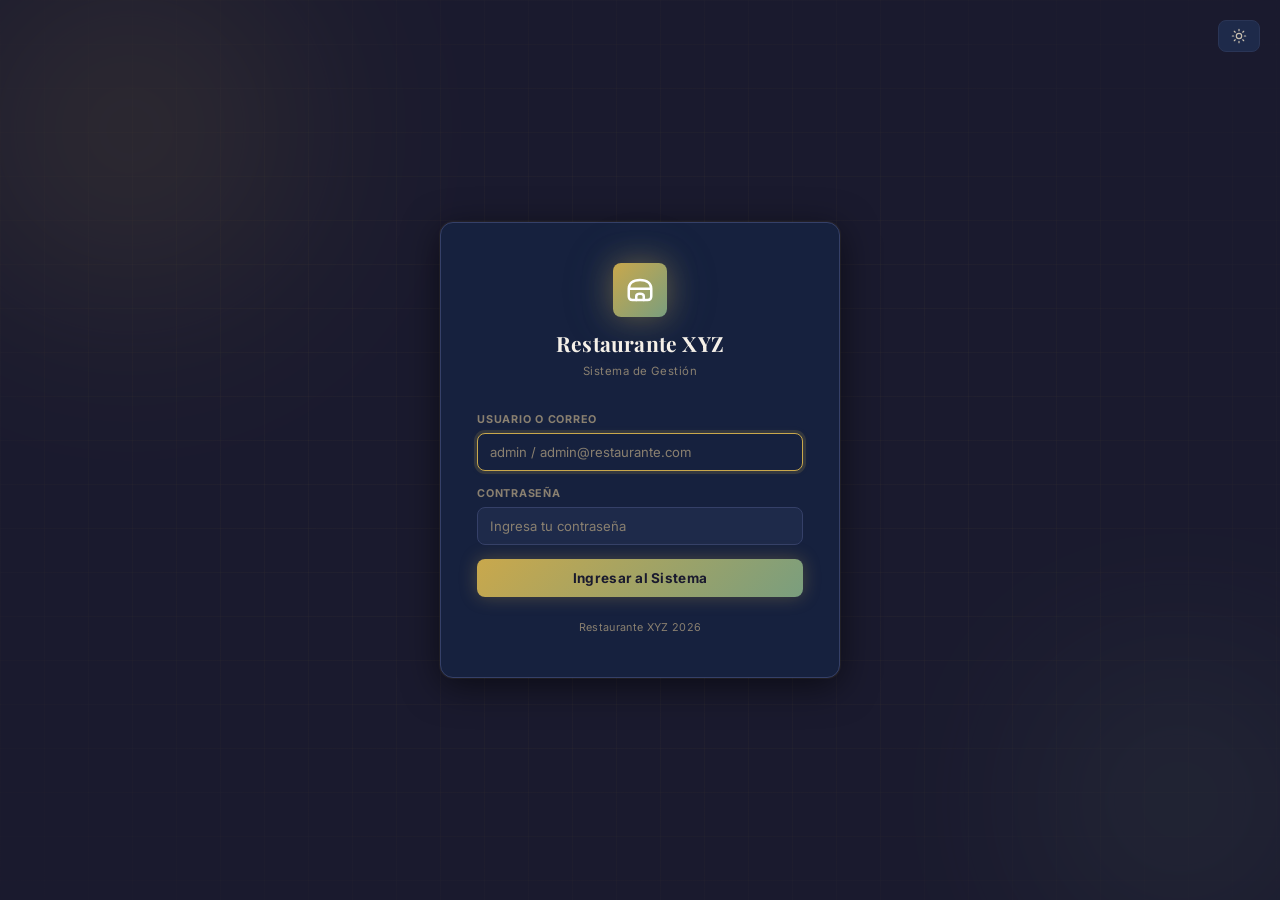
==== pages/dashboard.html @ c01ee467 "Martha: [Desarrollo de codigo de archivos html, js y css]" ====
<!DOCTYPE html>
<html lang="es">

<head>
    <meta charset="UTF-8" />
    <meta name="viewport" content="width=device-width, initial-scale=1.0" />
    <title>Dashboard - Restaurante XYZ</title>
    <link rel="stylesheet" href="../css/main.css" />
</head>

<body>

    <div class="app-layout">

        <aside class="sidebar">
            <div class="sidebar-header">
                <div class="sidebar-logo">
                    <svg width="24" height="24" viewBox="0 0 24 24" fill="none" xmlns="http://www.w3.org/2000/svg">
                        <path
                            d="M3 11H21M3 11C3 7 6 4 12 4C18 4 21 7 21 11M3 11V17C3 19 4 20 6 20H18C20 20 21 19 21 17V11"
                            stroke="currentColor" stroke-width="2" stroke-linecap="round" stroke-linejoin="round" />
                        <path d="M9 20V17C9 15.5 10 15 12 15C14 15 15 15.5 15 17V20" stroke="currentColor"
                            stroke-width="2" stroke-linecap="round" stroke-linejoin="round" />
                    </svg>
                    <span>Restaurante XYZ</span>
                </div>
            </div>

            <nav class="sidebar-nav">
                <a href="dashboard.html" class="nav-item active">
                    <svg width="18" height="18" viewBox="0 0 24 24" fill="none" stroke="currentColor" stroke-width="2"
                        stroke-linecap="round" stroke-linejoin="round">
                        <rect x="3" y="3" width="7" height="7" />
                        <rect x="14" y="3" width="7" height="7" />
                        <rect x="14" y="14" width="7" height="7" />
                        <rect x="3" y="14" width="7" height="7" />
                    </svg>
                    <span>Dashboard</span>
                </a>
                <a href="reservas.html" class="nav-item">
                    <svg width="18" height="18" viewBox="0 0 24 24" fill="none" stroke="currentColor" stroke-width="2"
                        stroke-linecap="round" stroke-linejoin="round">
                        <rect x="3" y="4" width="18" height="18" rx="2" ry="2" />
                        <line x1="16" y1="2" x2="16" y2="6" />
                        <line x1="8" y1="2" x2="8" y2="6" />
                        <line x1="3" y1="10" x2="21" y2="10" />
                    </svg>
                    <span>Reservas</span>
                </a>
                <a href="productos.html" class="nav-item">
                    <svg width="18" height="18" viewBox="0 0 24 24" fill="none" stroke="currentColor" stroke-width="2"
                        stroke-linecap="round" stroke-linejoin="round">
                        <path d="M6 2L3 6v14a2 2 0 002 2h14a2 2 0 002-2V6l-3-4z" />
                        <line x1="3" y1="6" x2="21" y2="6" />
                        <path d="M16 10a4 4 0 01-8 0" />
                    </svg>
                    <span>Productos</span>
                </a>
                <a href="pedidos.html" class="nav-item">
                    <svg width="18" height="18" viewBox="0 0 24 24" fill="none" stroke="currentColor" stroke-width="2"
                        stroke-linecap="round" stroke-linejoin="round">
                        <path d="M14 2H6a2 2 0 00-2 2v16a2 2 0 002 2h12a2 2 0 002-2V8z" />
                        <polyline points="14 2 14 8 20 8" />
                        <line x1="16" y1="13" x2="8" y2="13" />
                        <line x1="16" y1="17" x2="8" y2="17" />
                        <polyline points="10 9 9 9 8 9" />
                    </svg>
                    <span>Pedidos</span>
                </a>
            </nav>

            <div class="sidebar-footer">
                <button class="theme-toggle" type="button" title="Cambiar tema">
                    <span data-theme-icon></span>
                    <span data-theme-label>Modo claro</span>
                </button>
                <button class="btn btn-danger btn-full" id="btn-logout">
                    Cerrar sesión
                </button>
            </div>
        </aside>

        <div class="main-content">

            <header class="topbar">
                <div class="topbar-left">
                    <h1 class="page-title">Dashboard</h1>
                    <p class="page-subtitle">Bienvenido al sistema de gestión</p>
                </div>
                <div class="topbar-right">
                    <div class="user-info">
                        <span id="user-nombre" class="user-nombre"></span>
                        <span id="user-rol" class="badge badge-secondary"></span>
                    </div>
                </div>
            </header>

            <main class="page-content">
                <div class="cards-grid">
                    <div class="card">
                        <div class="card-header">
                            <h3 class="card-title">Reservas de hoy</h3>
                        </div>
                        <div class="card-body">
                            <p class="stat-number" id="stat-reservas">-</p>
                        </div>
                    </div>
                    <div class="card">
                        <div class="card-header">
                            <h3 class="card-title">Mesas disponibles</h3>
                        </div>
                        <div class="card-body">
                            <p class="stat-number" id="stat-mesas">-</p>
                        </div>
                    </div>
                    <div class="card">
                        <div class="card-header">
                            <h3 class="card-title">Pedidos pendientes</h3>
                        </div>
                        <div class="card-body">
                            <p class="stat-number" id="stat-pedidos">-</p>
                        </div>
                    </div>
                    <div class="card">
                        <div class="card-header">
                            <h3 class="card-title">Productos en menú</h3>
                        </div>
                        <div class="card-body">
                            <p class="stat-number" id="stat-productos">-</p>
                        </div>
                    </div>
                </div>
            </main>

        </div>
    </div>

    <script src="../js/config.js"></script>
    <script src="../js/core/app.js"></script>
    <script src="../js/core/sesion.guard.js"></script>
    <script src="../js/services/api.service.js"></script>
    <script src="../js/services/auth.service.js"></script>
    <script src="../js/services/ui.service.js"></script>
    <script src="../js/services/reservas.service.js"></script>
    <script src="../js/services/productos.service.js"></script>
    <script src="../js/services/pedidos.service.js"></script>

    <script>
        document.addEventListener('DOMContentLoaded', async () => {

            if (!SesionGuard.check()) return;

            const usuario = SesionGuard.getUser();
            if (usuario) {
                document.getElementById('user-nombre').textContent = usuario.nombre;
                document.getElementById('user-rol').textContent = usuario.rol;
            }

            document.getElementById('btn-logout').addEventListener('click', async () => {
                await AuthService.logout();
                SesionGuard.clearSession();
                window.location.href = '../index.html';
            });

            const resReservas = await ReservasService.listarReservas();
            const resMesas = await ReservasService.listarMesas();
            const resPedidos = await PedidosService.listarPorEstado('pendiente');
            const resProductos = await ProductosService.listar();

            if (resReservas?.ok) document.getElementById('stat-reservas').textContent = resReservas.data.data.length;
            if (resMesas?.ok) document.getElementById('stat-mesas').textContent = resMesas.data.data.filter(m => m.estado === 'disponible').length;
            if (resPedidos?.ok) document.getElementById('stat-pedidos').textContent = resPedidos.data.data.length;
            if (resProductos?.ok) document.getElementById('stat-productos').textContent = resProductos.data.data.length;

        });
    </script>

</body>

</html>
---- css/main.css ----
@import url('./desing.css');
@import url('./base/reset.css');
@import url('./base/typography.css');
@import url('./componentes/sidebar.css');
@import url('./componentes/topbar.css');
@import url('./componentes/buttons.css');
@import url('./componentes/forms.css');
@import url('./componentes/tables.css');
@import url('./componentes/modals.css');
@import url('./componentes/toast.css');
@import url('./pages/login.css');
@import url('./pages/dashboard.css');
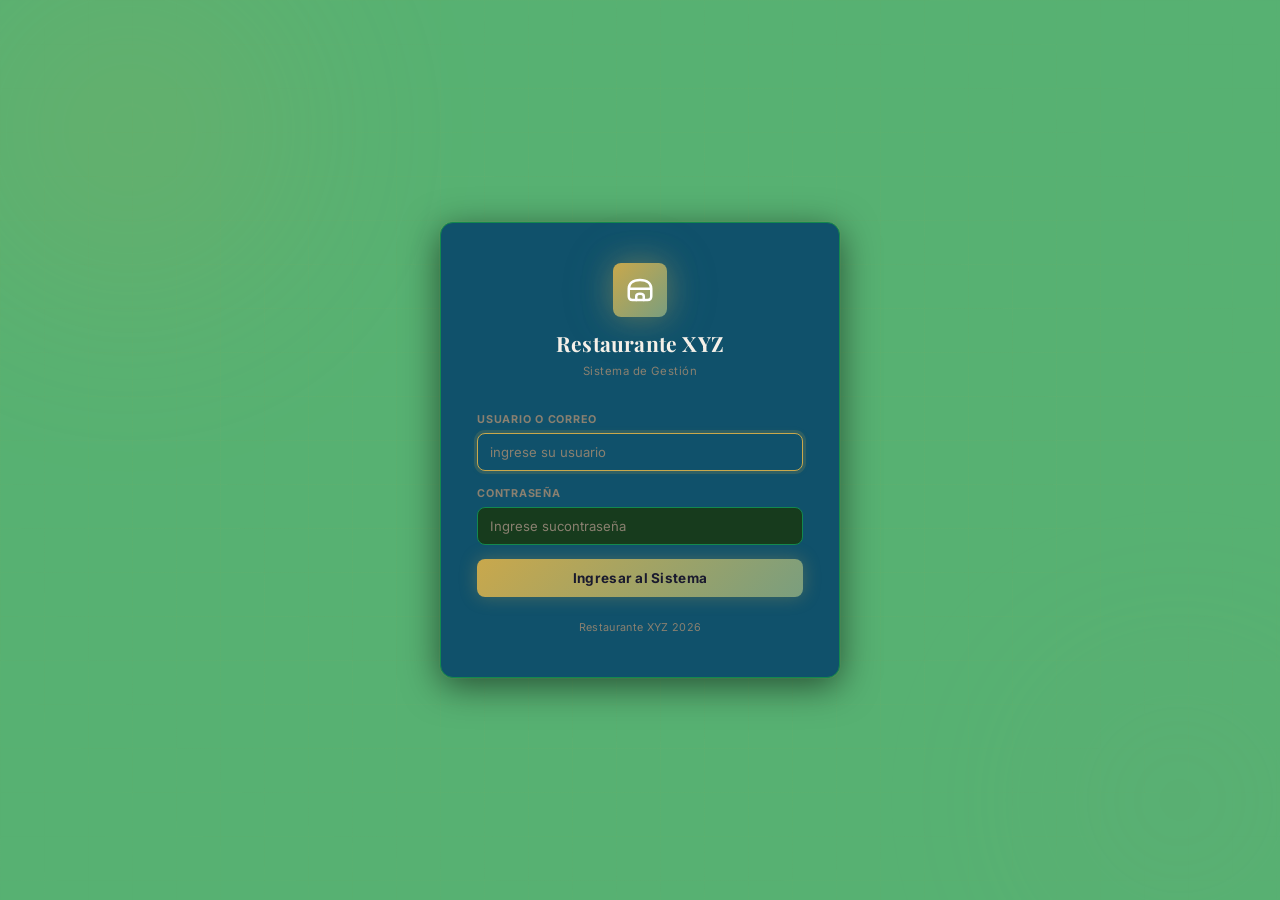
==== commit cc9b219e: "Martha:[ajustes finales]" ====
--- a/pages/dashboard.html
+++ b/pages/dashboard.html
@@ -70,10 +70,7 @@
             </nav>
 
             <div class="sidebar-footer">
-                <button class="theme-toggle" type="button" title="Cambiar tema">
-                    <span data-theme-icon></span>
-                    <span data-theme-label>Modo claro</span>
-                </button>
+                
                 <button class="btn btn-danger btn-full" id="btn-logout">
                     Cerrar sesión
                 </button>
